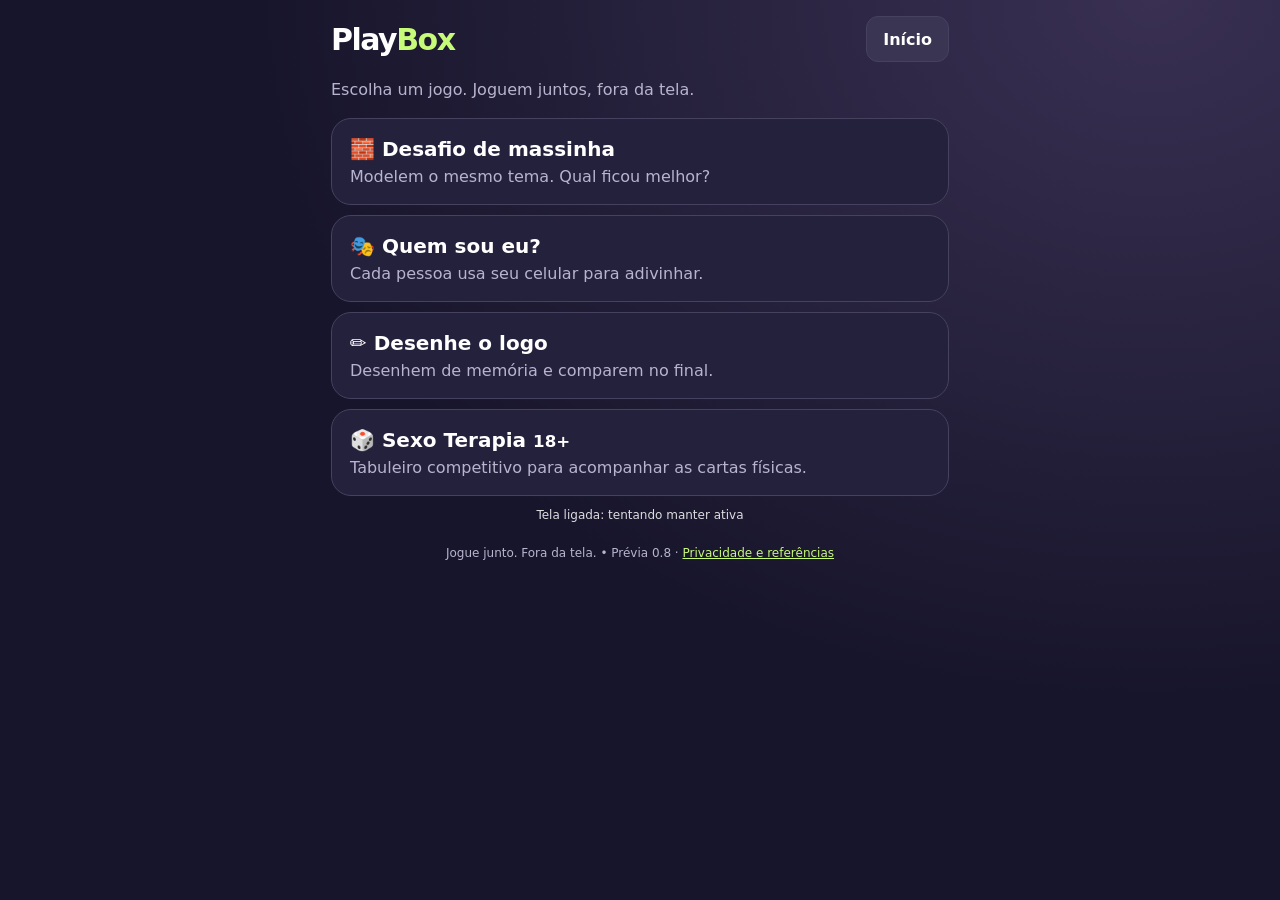
==== docs/playbox/index.html @ 19bbc2af "chore: update PlayBox links to v0.8" ====
<!doctype html>
<html lang="pt-BR"><head><meta charset="utf-8"><meta name="viewport" content="width=device-width,initial-scale=1,viewport-fit=cover"><meta name="referrer" content="no-referrer"><meta name="robots" content="noindex, nofollow"><meta name="theme-color" content="#17152b"><title>PlayBox — jogos juntos</title>
<style>
:root{color-scheme:dark;--bg:#17152b;--card:#24213c;--muted:#b8b4cf;--accent:#c7fa78;--pink:#ffb7d5;--border:#45415f}*{box-sizing:border-box}body{margin:0;background:radial-gradient(ellipse at 90% 0,#393052 0,transparent 55%),var(--bg);color:#fff;font:16px system-ui,sans-serif;min-height:100dvh}main{max-width:650px;margin:auto;padding:22px 16px 44px}header{display:flex;align-items:center;justify-content:space-between;margin-bottom:24px}h1{font-size:30px;margin:0;letter-spacing:-1.5px}h1 span{color:var(--accent)}h2{font-size:26px;line-height:1.15;margin:8px 0}p{line-height:1.5;color:var(--muted)}.card{border:1px solid var(--border);background:var(--card);border-radius:22px;padding:20px;margin:12px 0}.game{display:block;width:100%;text-align:left;color:white;background:var(--card);border:1px solid var(--border);padding:18px;border-radius:20px;margin:10px 0}.game strong{font-size:20px}.game span{display:block;margin:6px 0 0;color:var(--muted);font-weight:400}.tag{color:var(--accent);font-size:12px;font-weight:bold;letter-spacing:1.2px;text-transform:uppercase}button,input,select{font:inherit;border-radius:12px;min-height:46px}button{cursor:pointer;border:0;font-weight:700;padding:12px 16px;background:var(--accent);color:#181b16}button.secondary{background:#393552;color:white;border:1px solid var(--border)}button:disabled{opacity:.45;cursor:default}button:focus-visible,input:focus-visible,select:focus-visible{outline:3px solid var(--pink);outline-offset:3px}input,select{background:#17152b;color:#fff;border:1px solid var(--border);padding:10px;width:100%;margin:5px 0 12px}label{display:block;font-size:14px;color:var(--muted)}.row{display:flex;gap:8px;flex-wrap:wrap}.row>*{flex:1}.full{width:100%;margin-top:10px}.score{display:grid;grid-template-columns:repeat(auto-fit,minmax(95px,1fr));gap:8px}.score div{padding:10px;background:#302c49;border-radius:12px;overflow-wrap:anywhere}.score b{display:block;font-size:24px;color:var(--accent)}.center{text-align:center}.timer{font-size:52px;font-weight:850;font-variant-numeric:tabular-nums;letter-spacing:-2px;margin:12px}.reference{background:#fff;color:#111;border-radius:18px;min-height:150px;display:grid;place-items:center;padding:18px;margin:12px 0}.reference img{width:150px;height:150px;object-fit:contain}.emoji{font-size:100px;line-height:1.3}.secret{font-size:48px;overflow-wrap:anywhere}.muted{color:var(--muted)}.notice{color:var(--pink);font-weight:650}.small{font-size:13px}.top{display:flex;justify-content:space-between;align-items:center;gap:10px}.sr{position:absolute;left:-10000px}footer{font-size:12px;color:var(--muted);text-align:center;margin-top:24px}a{color:var(--accent)}[hidden]{display:none!important}

main{padding-top:max(16px,env(safe-area-inset-top));padding-bottom:max(36px,env(safe-area-inset-bottom))}header{margin-bottom:12px}.card{padding:16px;border-radius:20px}.formgroup{margin:18px 0}.name-row{display:flex;gap:8px;align-items:center}.name-row input{flex:1;min-width:0;margin:6px 0}.remove{flex:0 0 46px;padding:0;font-size:24px}.stepper{display:flex;align-items:center;gap:10px;margin:8px 0 16px}.stepper button{flex:0 0 54px;height:52px;font-size:26px;padding:0}.stepper strong{flex:1;text-align:center;font-size:22px;font-variant-numeric:tabular-nums}.timer-control{display:flex;align-items:center;justify-content:space-between;margin:8px 0 14px;padding:10px 0;border-top:1px solid var(--border);border-bottom:1px solid var(--border)}.toggle{appearance:none;width:52px;height:30px;min-height:30px;margin:0;padding:0;position:relative;background:#57536b;border-radius:30px;flex:none}.toggle:before{content:"";position:absolute;left:4px;top:4px;width:20px;height:20px;background:#fff;border-radius:50%;transition:transform .15s}.toggle:checked{background:var(--accent)}.toggle:checked:before{transform:translateX(22px);background:#17152b}.reference{min-height:120px;overflow:hidden}.reference img{width:min(100%,260px);height:200px;object-fit:contain}.reference p{color:#38384a}.secret{font-size:clamp(32px,8vw,52px)}.timer{font-size:clamp(38px,12vw,62px)}.play-card .full{min-height:50px}.play-card .row button{min-width:110px;overflow-wrap:anywhere}input,select{font-size:16px}summary{cursor:pointer;padding:6px 0}@media(max-width:380px){main{padding-left:10px;padding-right:10px}.card{padding:13px}.top{align-items:flex-start}.tag{font-size:11px}.small{font-size:12px}}
.series{font-size:17px;color:var(--muted);margin:4px 0 12px;font-weight:500;line-height:1.35}
</style></head><body><main><header><h1>Play<span>Box</span></h1><button class="secondary" id="home">Início</button></header><div id="app"></div><footer>Jogue junto. Fora da tela. • Prévia 0.8 · <a href="privacy.html">Privacidade e referências</a></footer></main><script src="catalog.js?v=8"></script><script src="app.js?v=8"></script><script src="wake.js?v=8"></script></body></html>
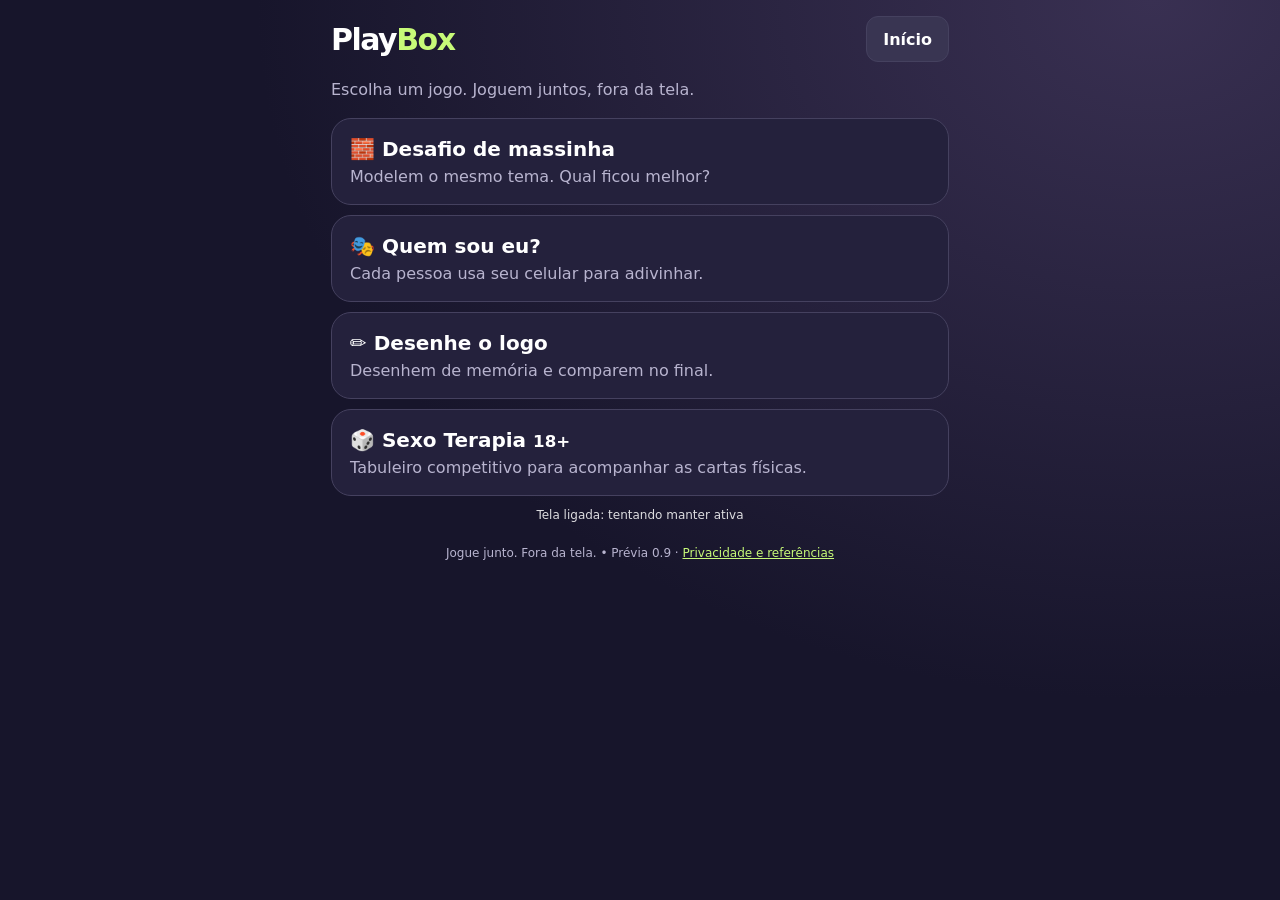
==== commit 9c20cd44: "chore: link PlayBox v0.9" ====
--- a/docs/playbox/index.html
+++ b/docs/playbox/index.html
@@ -5,4 +5,4 @@
 
 main{padding-top:max(16px,env(safe-area-inset-top));padding-bottom:max(36px,env(safe-area-inset-bottom))}header{margin-bottom:12px}.card{padding:16px;border-radius:20px}.formgroup{margin:18px 0}.name-row{display:flex;gap:8px;align-items:center}.name-row input{flex:1;min-width:0;margin:6px 0}.remove{flex:0 0 46px;padding:0;font-size:24px}.stepper{display:flex;align-items:center;gap:10px;margin:8px 0 16px}.stepper button{flex:0 0 54px;height:52px;font-size:26px;padding:0}.stepper strong{flex:1;text-align:center;font-size:22px;font-variant-numeric:tabular-nums}.timer-control{display:flex;align-items:center;justify-content:space-between;margin:8px 0 14px;padding:10px 0;border-top:1px solid var(--border);border-bottom:1px solid var(--border)}.toggle{appearance:none;width:52px;height:30px;min-height:30px;margin:0;padding:0;position:relative;background:#57536b;border-radius:30px;flex:none}.toggle:before{content:"";position:absolute;left:4px;top:4px;width:20px;height:20px;background:#fff;border-radius:50%;transition:transform .15s}.toggle:checked{background:var(--accent)}.toggle:checked:before{transform:translateX(22px);background:#17152b}.reference{min-height:120px;overflow:hidden}.reference img{width:min(100%,260px);height:200px;object-fit:contain}.reference p{color:#38384a}.secret{font-size:clamp(32px,8vw,52px)}.timer{font-size:clamp(38px,12vw,62px)}.play-card .full{min-height:50px}.play-card .row button{min-width:110px;overflow-wrap:anywhere}input,select{font-size:16px}summary{cursor:pointer;padding:6px 0}@media(max-width:380px){main{padding-left:10px;padding-right:10px}.card{padding:13px}.top{align-items:flex-start}.tag{font-size:11px}.small{font-size:12px}}
 .series{font-size:17px;color:var(--muted);margin:4px 0 12px;font-weight:500;line-height:1.35}
-</style></head><body><main><header><h1>Play<span>Box</span></h1><button class="secondary" id="home">Início</button></header><div id="app"></div><footer>Jogue junto. Fora da tela. • Prévia 0.8 · <a href="privacy.html">Privacidade e referências</a></footer></main><script src="catalog.js?v=8"></script><script src="app.js?v=8"></script><script src="wake.js?v=8"></script></body></html>+</style></head><body><main><header><h1>Play<span>Box</span></h1><button class="secondary" id="home">Início</button></header><div id="app"></div><footer>Jogue junto. Fora da tela. • Prévia 0.9 · <a href="privacy.html">Privacidade e referências</a></footer></main><script src="catalog.js?v=9"></script><script src="app.js?v=9"></script><script src="wake.js?v=9"></script></body></html>
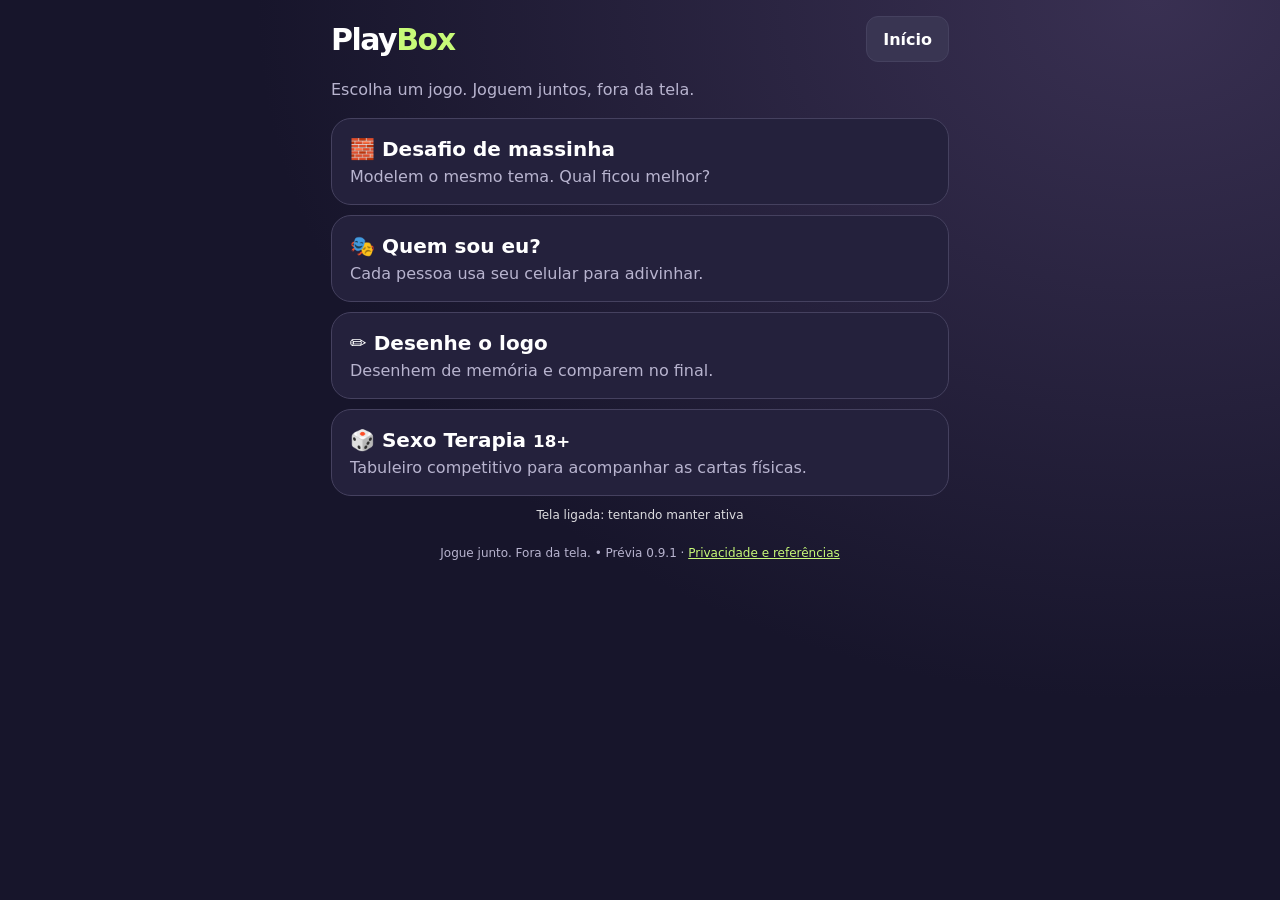
==== commit 18a756b9: "chore: refresh PlayBox 0.9.1 cache keys" ====
--- a/docs/playbox/index.html
+++ b/docs/playbox/index.html
@@ -5,4 +5,4 @@
 
 main{padding-top:max(16px,env(safe-area-inset-top));padding-bottom:max(36px,env(safe-area-inset-bottom))}header{margin-bottom:12px}.card{padding:16px;border-radius:20px}.formgroup{margin:18px 0}.name-row{display:flex;gap:8px;align-items:center}.name-row input{flex:1;min-width:0;margin:6px 0}.remove{flex:0 0 46px;padding:0;font-size:24px}.stepper{display:flex;align-items:center;gap:10px;margin:8px 0 16px}.stepper button{flex:0 0 54px;height:52px;font-size:26px;padding:0}.stepper strong{flex:1;text-align:center;font-size:22px;font-variant-numeric:tabular-nums}.timer-control{display:flex;align-items:center;justify-content:space-between;margin:8px 0 14px;padding:10px 0;border-top:1px solid var(--border);border-bottom:1px solid var(--border)}.toggle{appearance:none;width:52px;height:30px;min-height:30px;margin:0;padding:0;position:relative;background:#57536b;border-radius:30px;flex:none}.toggle:before{content:"";position:absolute;left:4px;top:4px;width:20px;height:20px;background:#fff;border-radius:50%;transition:transform .15s}.toggle:checked{background:var(--accent)}.toggle:checked:before{transform:translateX(22px);background:#17152b}.reference{min-height:120px;overflow:hidden}.reference img{width:min(100%,260px);height:200px;object-fit:contain}.reference p{color:#38384a}.secret{font-size:clamp(32px,8vw,52px)}.timer{font-size:clamp(38px,12vw,62px)}.play-card .full{min-height:50px}.play-card .row button{min-width:110px;overflow-wrap:anywhere}input,select{font-size:16px}summary{cursor:pointer;padding:6px 0}@media(max-width:380px){main{padding-left:10px;padding-right:10px}.card{padding:13px}.top{align-items:flex-start}.tag{font-size:11px}.small{font-size:12px}}
 .series{font-size:17px;color:var(--muted);margin:4px 0 12px;font-weight:500;line-height:1.35}
-</style></head><body><main><header><h1>Play<span>Box</span></h1><button class="secondary" id="home">Início</button></header><div id="app"></div><footer>Jogue junto. Fora da tela. • Prévia 0.9 · <a href="privacy.html">Privacidade e referências</a></footer></main><script src="catalog.js?v=9"></script><script src="app.js?v=9"></script><script src="wake.js?v=9"></script></body></html>+</style></head><body><main><header><h1>Play<span>Box</span></h1><button class="secondary" id="home">Início</button></header><div id="app"></div><footer>Jogue junto. Fora da tela. • Prévia 0.9.1 · <a href="privacy.html">Privacidade e referências</a></footer></main><script src="catalog.js?v=9.1"></script><script src="app.js?v=9.1"></script><script src="wake.js?v=9.1"></script></body></html>
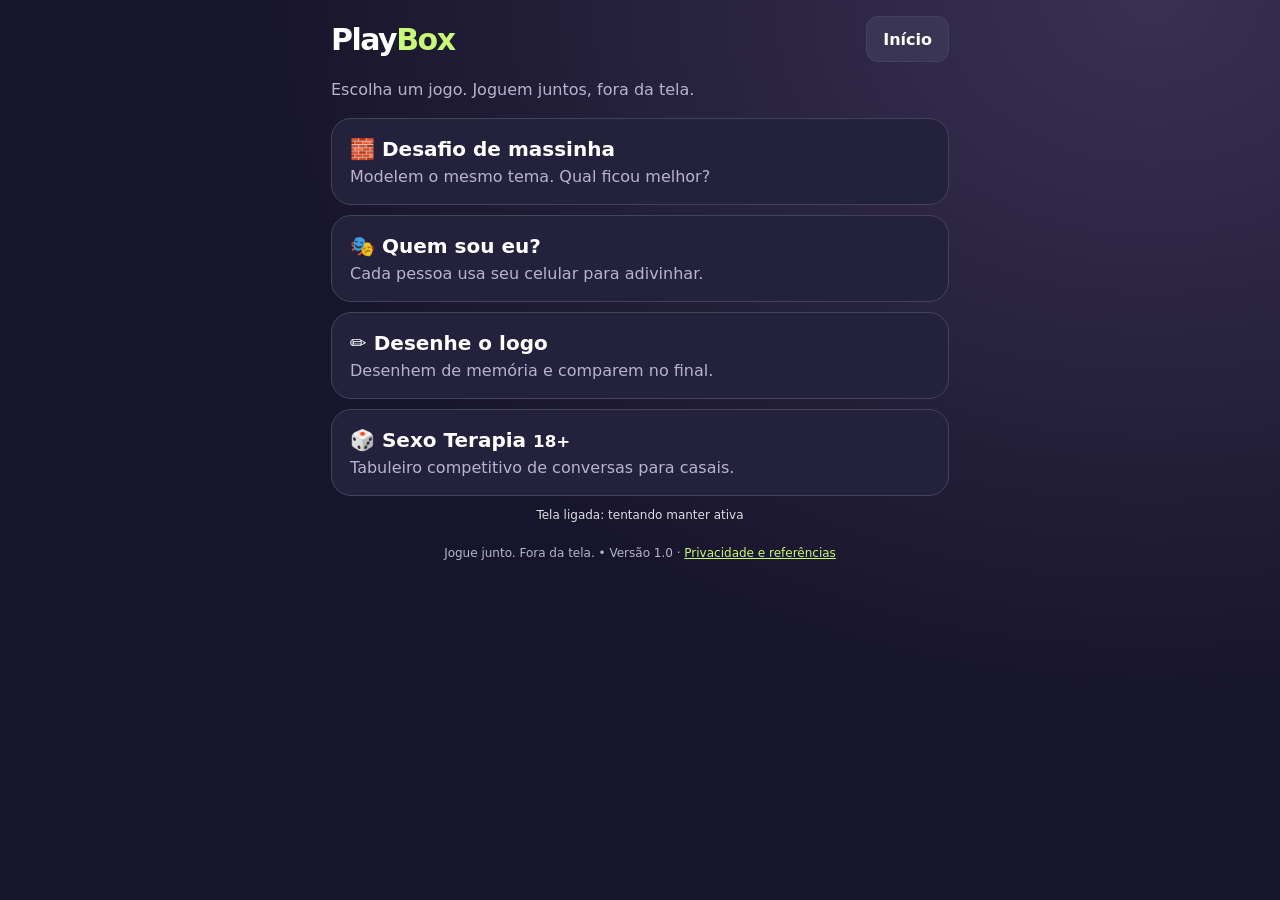
==== commit 04c943ca: "chore: link conversation version 1.0" ====
--- a/docs/playbox/index.html
+++ b/docs/playbox/index.html
@@ -5,4 +5,4 @@
 
 main{padding-top:max(16px,env(safe-area-inset-top));padding-bottom:max(36px,env(safe-area-inset-bottom))}header{margin-bottom:12px}.card{padding:16px;border-radius:20px}.formgroup{margin:18px 0}.name-row{display:flex;gap:8px;align-items:center}.name-row input{flex:1;min-width:0;margin:6px 0}.remove{flex:0 0 46px;padding:0;font-size:24px}.stepper{display:flex;align-items:center;gap:10px;margin:8px 0 16px}.stepper button{flex:0 0 54px;height:52px;font-size:26px;padding:0}.stepper strong{flex:1;text-align:center;font-size:22px;font-variant-numeric:tabular-nums}.timer-control{display:flex;align-items:center;justify-content:space-between;margin:8px 0 14px;padding:10px 0;border-top:1px solid var(--border);border-bottom:1px solid var(--border)}.toggle{appearance:none;width:52px;height:30px;min-height:30px;margin:0;padding:0;position:relative;background:#57536b;border-radius:30px;flex:none}.toggle:before{content:"";position:absolute;left:4px;top:4px;width:20px;height:20px;background:#fff;border-radius:50%;transition:transform .15s}.toggle:checked{background:var(--accent)}.toggle:checked:before{transform:translateX(22px);background:#17152b}.reference{min-height:120px;overflow:hidden}.reference img{width:min(100%,260px);height:200px;object-fit:contain}.reference p{color:#38384a}.secret{font-size:clamp(32px,8vw,52px)}.timer{font-size:clamp(38px,12vw,62px)}.play-card .full{min-height:50px}.play-card .row button{min-width:110px;overflow-wrap:anywhere}input,select{font-size:16px}summary{cursor:pointer;padding:6px 0}@media(max-width:380px){main{padding-left:10px;padding-right:10px}.card{padding:13px}.top{align-items:flex-start}.tag{font-size:11px}.small{font-size:12px}}
 .series{font-size:17px;color:var(--muted);margin:4px 0 12px;font-weight:500;line-height:1.35}
-</style></head><body><main><header><h1>Play<span>Box</span></h1><button class="secondary" id="home">Início</button></header><div id="app"></div><footer>Jogue junto. Fora da tela. • Prévia 0.9.1 · <a href="privacy.html">Privacidade e referências</a></footer></main><script src="catalog.js?v=9.1"></script><script src="app.js?v=9.1"></script><script src="wake.js?v=9.1"></script></body></html>+</style></head><body><main><header><h1>Play<span>Box</span></h1><button class="secondary" id="home">Início</button></header><div id="app"></div><footer>Jogue junto. Fora da tela. • Versão 1.0 · <a href="privacy.html">Privacidade e referências</a></footer></main><script src="catalog.js?v=10"></script><script src="app.js?v=10"></script><script src="wake.js?v=10"></script></body></html>
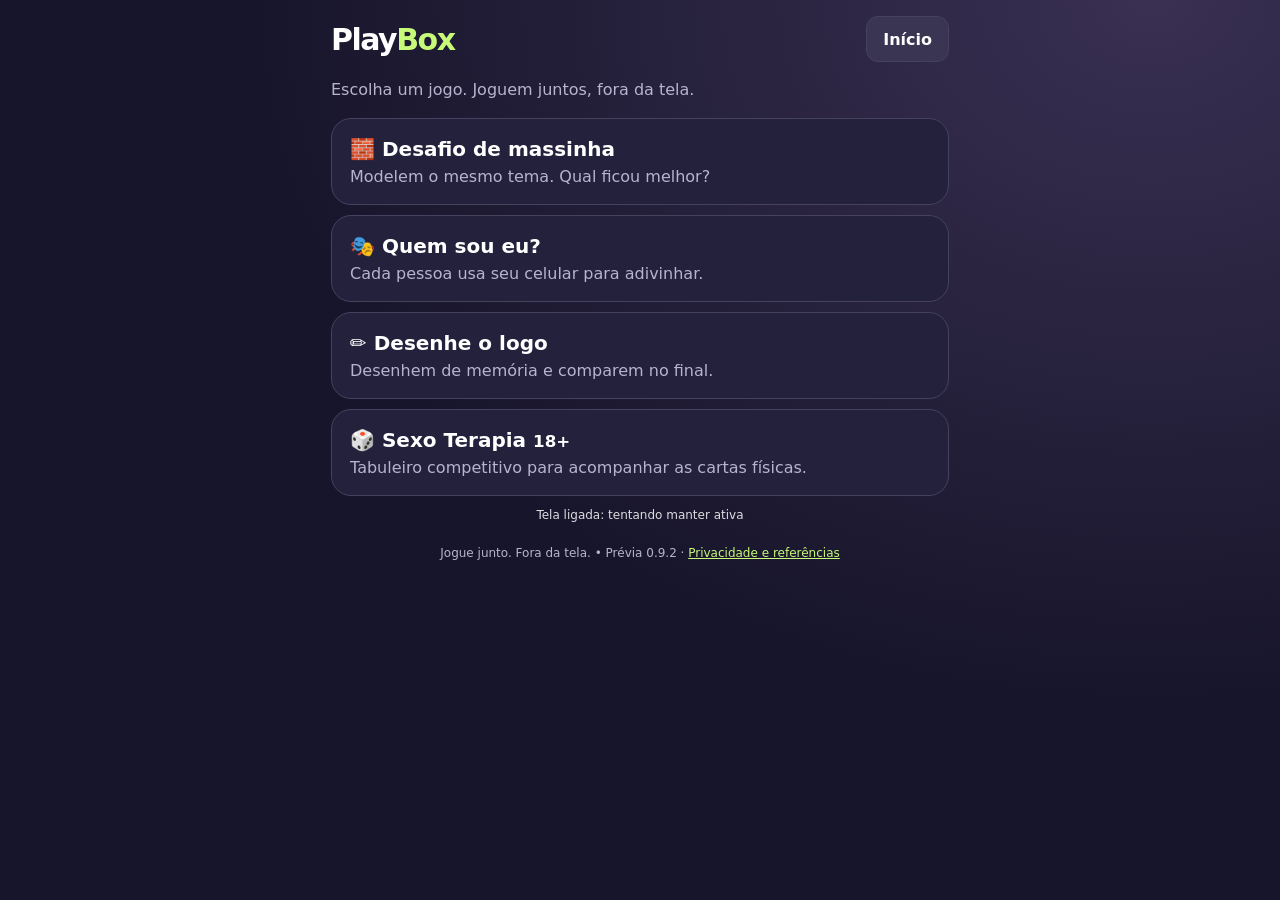
==== commit 39baade3: "chore: refresh PlayBox 0.9.2 cache keys" ====
--- a/docs/playbox/index.html
+++ b/docs/playbox/index.html
@@ -5,4 +5,4 @@
 
 main{padding-top:max(16px,env(safe-area-inset-top));padding-bottom:max(36px,env(safe-area-inset-bottom))}header{margin-bottom:12px}.card{padding:16px;border-radius:20px}.formgroup{margin:18px 0}.name-row{display:flex;gap:8px;align-items:center}.name-row input{flex:1;min-width:0;margin:6px 0}.remove{flex:0 0 46px;padding:0;font-size:24px}.stepper{display:flex;align-items:center;gap:10px;margin:8px 0 16px}.stepper button{flex:0 0 54px;height:52px;font-size:26px;padding:0}.stepper strong{flex:1;text-align:center;font-size:22px;font-variant-numeric:tabular-nums}.timer-control{display:flex;align-items:center;justify-content:space-between;margin:8px 0 14px;padding:10px 0;border-top:1px solid var(--border);border-bottom:1px solid var(--border)}.toggle{appearance:none;width:52px;height:30px;min-height:30px;margin:0;padding:0;position:relative;background:#57536b;border-radius:30px;flex:none}.toggle:before{content:"";position:absolute;left:4px;top:4px;width:20px;height:20px;background:#fff;border-radius:50%;transition:transform .15s}.toggle:checked{background:var(--accent)}.toggle:checked:before{transform:translateX(22px);background:#17152b}.reference{min-height:120px;overflow:hidden}.reference img{width:min(100%,260px);height:200px;object-fit:contain}.reference p{color:#38384a}.secret{font-size:clamp(32px,8vw,52px)}.timer{font-size:clamp(38px,12vw,62px)}.play-card .full{min-height:50px}.play-card .row button{min-width:110px;overflow-wrap:anywhere}input,select{font-size:16px}summary{cursor:pointer;padding:6px 0}@media(max-width:380px){main{padding-left:10px;padding-right:10px}.card{padding:13px}.top{align-items:flex-start}.tag{font-size:11px}.small{font-size:12px}}
 .series{font-size:17px;color:var(--muted);margin:4px 0 12px;font-weight:500;line-height:1.35}
-</style></head><body><main><header><h1>Play<span>Box</span></h1><button class="secondary" id="home">Início</button></header><div id="app"></div><footer>Jogue junto. Fora da tela. • Versão 1.0 · <a href="privacy.html">Privacidade e referências</a></footer></main><script src="catalog.js?v=10"></script><script src="app.js?v=10"></script><script src="wake.js?v=10"></script></body></html>+</style></head><body><main><header><h1>Play<span>Box</span></h1><button class="secondary" id="home">Início</button></header><div id="app"></div><footer>Jogue junto. Fora da tela. • Prévia 0.9.2 · <a href="privacy.html">Privacidade e referências</a></footer></main><script src="catalog.js?v=9.2"></script><script src="app.js?v=9.2"></script><script src="wake.js?v=9.2"></script></body></html>
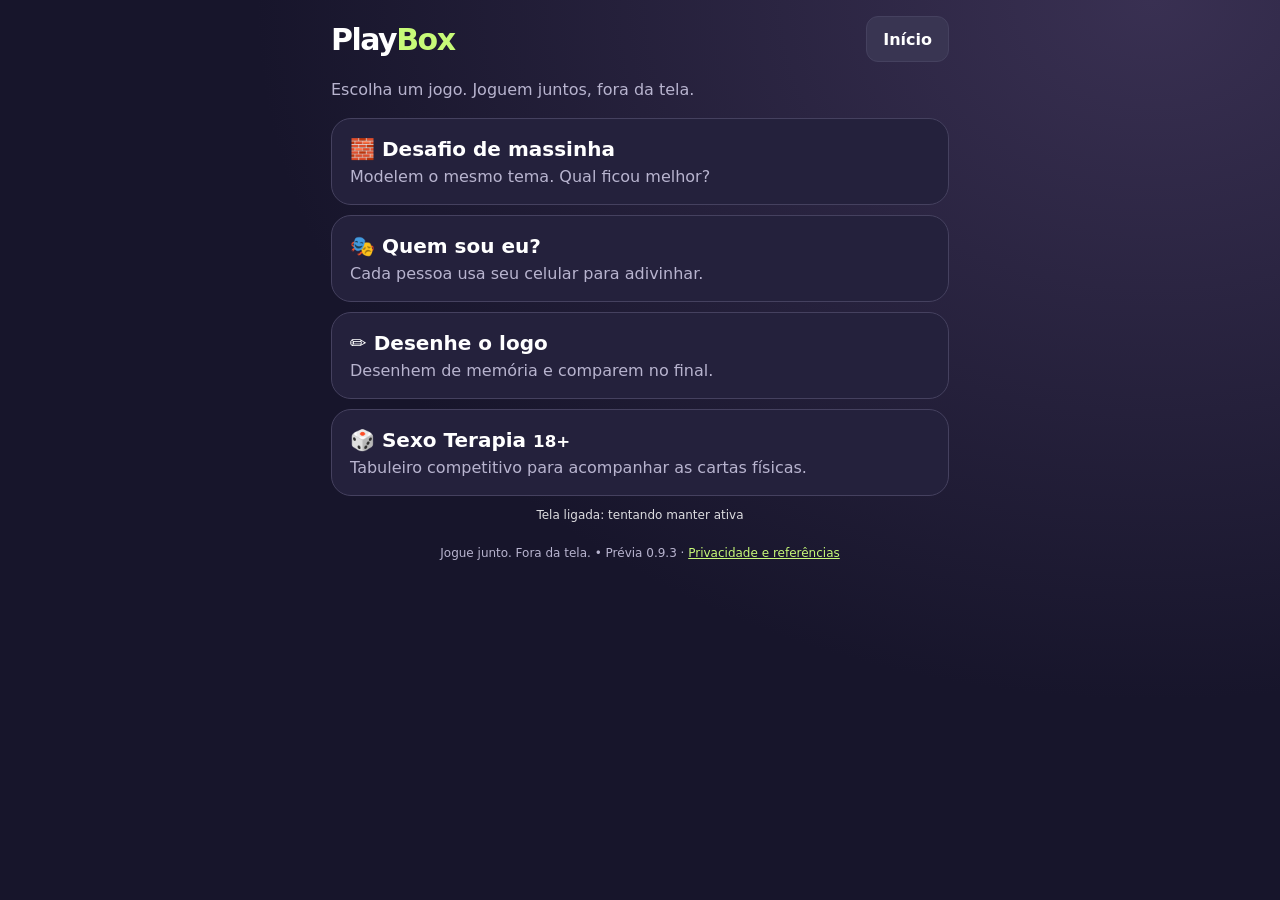
==== commit 4ee4ec86: "chore: link PlayBox v0.9.3" ====
--- a/docs/playbox/index.html
+++ b/docs/playbox/index.html
@@ -5,4 +5,4 @@
 
 main{padding-top:max(16px,env(safe-area-inset-top));padding-bottom:max(36px,env(safe-area-inset-bottom))}header{margin-bottom:12px}.card{padding:16px;border-radius:20px}.formgroup{margin:18px 0}.name-row{display:flex;gap:8px;align-items:center}.name-row input{flex:1;min-width:0;margin:6px 0}.remove{flex:0 0 46px;padding:0;font-size:24px}.stepper{display:flex;align-items:center;gap:10px;margin:8px 0 16px}.stepper button{flex:0 0 54px;height:52px;font-size:26px;padding:0}.stepper strong{flex:1;text-align:center;font-size:22px;font-variant-numeric:tabular-nums}.timer-control{display:flex;align-items:center;justify-content:space-between;margin:8px 0 14px;padding:10px 0;border-top:1px solid var(--border);border-bottom:1px solid var(--border)}.toggle{appearance:none;width:52px;height:30px;min-height:30px;margin:0;padding:0;position:relative;background:#57536b;border-radius:30px;flex:none}.toggle:before{content:"";position:absolute;left:4px;top:4px;width:20px;height:20px;background:#fff;border-radius:50%;transition:transform .15s}.toggle:checked{background:var(--accent)}.toggle:checked:before{transform:translateX(22px);background:#17152b}.reference{min-height:120px;overflow:hidden}.reference img{width:min(100%,260px);height:200px;object-fit:contain}.reference p{color:#38384a}.secret{font-size:clamp(32px,8vw,52px)}.timer{font-size:clamp(38px,12vw,62px)}.play-card .full{min-height:50px}.play-card .row button{min-width:110px;overflow-wrap:anywhere}input,select{font-size:16px}summary{cursor:pointer;padding:6px 0}@media(max-width:380px){main{padding-left:10px;padding-right:10px}.card{padding:13px}.top{align-items:flex-start}.tag{font-size:11px}.small{font-size:12px}}
 .series{font-size:17px;color:var(--muted);margin:4px 0 12px;font-weight:500;line-height:1.35}
-</style></head><body><main><header><h1>Play<span>Box</span></h1><button class="secondary" id="home">Início</button></header><div id="app"></div><footer>Jogue junto. Fora da tela. • Prévia 0.9.2 · <a href="privacy.html">Privacidade e referências</a></footer></main><script src="catalog.js?v=9.2"></script><script src="app.js?v=9.2"></script><script src="wake.js?v=9.2"></script></body></html>+</style></head><body><main><header><h1>Play<span>Box</span></h1><button class="secondary" id="home">Início</button></header><div id="app"></div><footer>Jogue junto. Fora da tela. • Prévia 0.9.3 · <a href="privacy.html">Privacidade e referências</a></footer></main><script src="catalog.js?v=9.3"></script><script src="app.js?v=9.3"></script><script src="wake.js?v=9.3"></script></body></html>
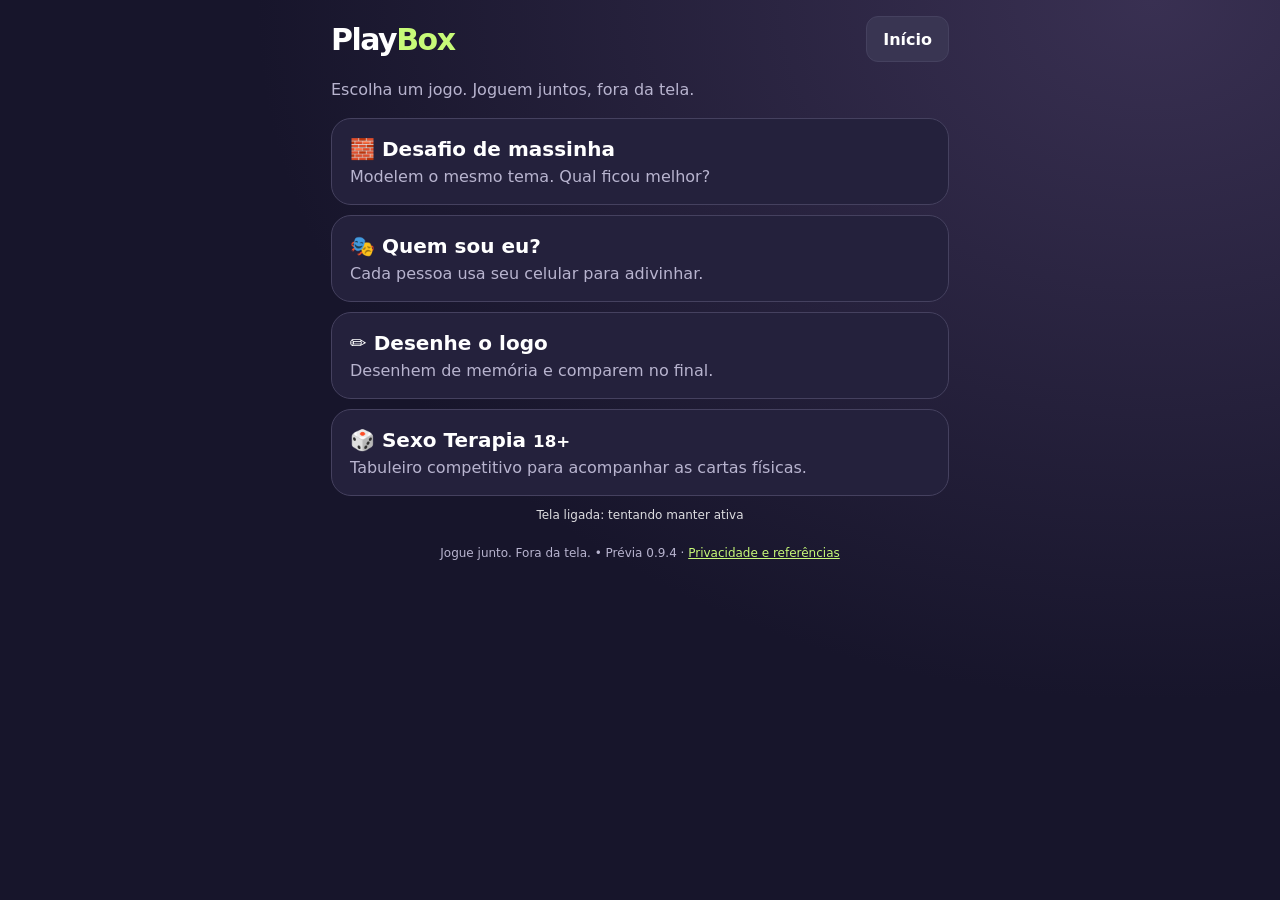
==== commit 6aa9fead: "chore: refresh v0.9.4 cache keys" ====
--- a/docs/playbox/index.html
+++ b/docs/playbox/index.html
@@ -5,4 +5,4 @@
 
 main{padding-top:max(16px,env(safe-area-inset-top));padding-bottom:max(36px,env(safe-area-inset-bottom))}header{margin-bottom:12px}.card{padding:16px;border-radius:20px}.formgroup{margin:18px 0}.name-row{display:flex;gap:8px;align-items:center}.name-row input{flex:1;min-width:0;margin:6px 0}.remove{flex:0 0 46px;padding:0;font-size:24px}.stepper{display:flex;align-items:center;gap:10px;margin:8px 0 16px}.stepper button{flex:0 0 54px;height:52px;font-size:26px;padding:0}.stepper strong{flex:1;text-align:center;font-size:22px;font-variant-numeric:tabular-nums}.timer-control{display:flex;align-items:center;justify-content:space-between;margin:8px 0 14px;padding:10px 0;border-top:1px solid var(--border);border-bottom:1px solid var(--border)}.toggle{appearance:none;width:52px;height:30px;min-height:30px;margin:0;padding:0;position:relative;background:#57536b;border-radius:30px;flex:none}.toggle:before{content:"";position:absolute;left:4px;top:4px;width:20px;height:20px;background:#fff;border-radius:50%;transition:transform .15s}.toggle:checked{background:var(--accent)}.toggle:checked:before{transform:translateX(22px);background:#17152b}.reference{min-height:120px;overflow:hidden}.reference img{width:min(100%,260px);height:200px;object-fit:contain}.reference p{color:#38384a}.secret{font-size:clamp(32px,8vw,52px)}.timer{font-size:clamp(38px,12vw,62px)}.play-card .full{min-height:50px}.play-card .row button{min-width:110px;overflow-wrap:anywhere}input,select{font-size:16px}summary{cursor:pointer;padding:6px 0}@media(max-width:380px){main{padding-left:10px;padding-right:10px}.card{padding:13px}.top{align-items:flex-start}.tag{font-size:11px}.small{font-size:12px}}
 .series{font-size:17px;color:var(--muted);margin:4px 0 12px;font-weight:500;line-height:1.35}
-</style></head><body><main><header><h1>Play<span>Box</span></h1><button class="secondary" id="home">Início</button></header><div id="app"></div><footer>Jogue junto. Fora da tela. • Prévia 0.9.3 · <a href="privacy.html">Privacidade e referências</a></footer></main><script src="catalog.js?v=9.3"></script><script src="app.js?v=9.3"></script><script src="wake.js?v=9.3"></script></body></html>+</style></head><body><main><header><h1>Play<span>Box</span></h1><button class="secondary" id="home">Início</button></header><div id="app"></div><footer>Jogue junto. Fora da tela. • Prévia 0.9.4 · <a href="privacy.html">Privacidade e referências</a></footer></main><script src="catalog.js?v=9.4"></script><script src="app.js?v=9.4"></script><script src="wake.js?v=9.4"></script></body></html>
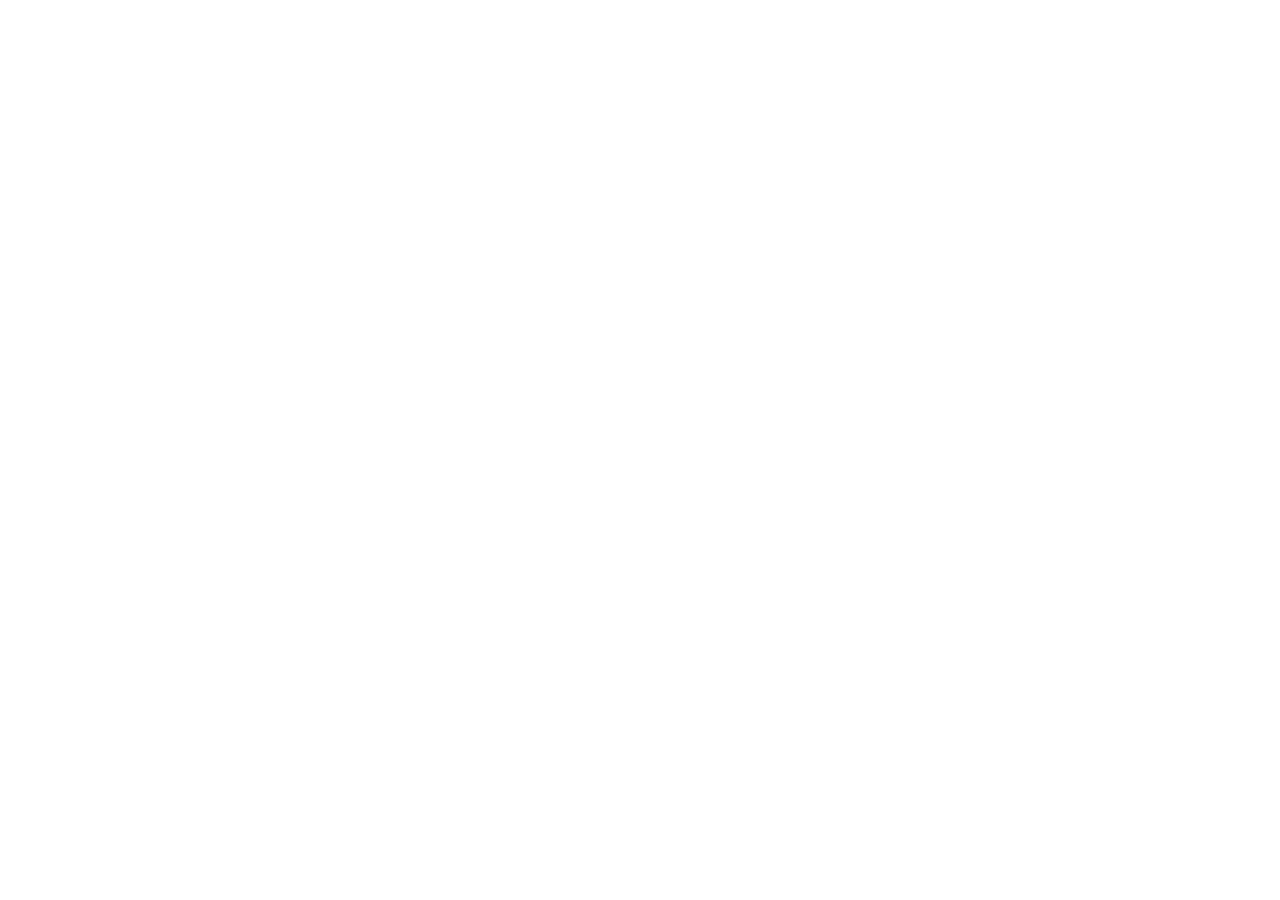
==== commit ce500f6e: "Redirect legacy PlayBox URL to independent site" ====
--- a/docs/playbox/index.html
+++ b/docs/playbox/index.html
@@ -1,8 +1 @@
-<!doctype html>
-<html lang="pt-BR"><head><meta charset="utf-8"><meta name="viewport" content="width=device-width,initial-scale=1,viewport-fit=cover"><meta name="referrer" content="no-referrer"><meta name="robots" content="noindex, nofollow"><meta name="theme-color" content="#17152b"><title>PlayBox — jogos juntos</title>
-<style>
-:root{color-scheme:dark;--bg:#17152b;--card:#24213c;--muted:#b8b4cf;--accent:#c7fa78;--pink:#ffb7d5;--border:#45415f}*{box-sizing:border-box}body{margin:0;background:radial-gradient(ellipse at 90% 0,#393052 0,transparent 55%),var(--bg);color:#fff;font:16px system-ui,sans-serif;min-height:100dvh}main{max-width:650px;margin:auto;padding:22px 16px 44px}header{display:flex;align-items:center;justify-content:space-between;margin-bottom:24px}h1{font-size:30px;margin:0;letter-spacing:-1.5px}h1 span{color:var(--accent)}h2{font-size:26px;line-height:1.15;margin:8px 0}p{line-height:1.5;color:var(--muted)}.card{border:1px solid var(--border);background:var(--card);border-radius:22px;padding:20px;margin:12px 0}.game{display:block;width:100%;text-align:left;color:white;background:var(--card);border:1px solid var(--border);padding:18px;border-radius:20px;margin:10px 0}.game strong{font-size:20px}.game span{display:block;margin:6px 0 0;color:var(--muted);font-weight:400}.tag{color:var(--accent);font-size:12px;font-weight:bold;letter-spacing:1.2px;text-transform:uppercase}button,input,select{font:inherit;border-radius:12px;min-height:46px}button{cursor:pointer;border:0;font-weight:700;padding:12px 16px;background:var(--accent);color:#181b16}button.secondary{background:#393552;color:white;border:1px solid var(--border)}button:disabled{opacity:.45;cursor:default}button:focus-visible,input:focus-visible,select:focus-visible{outline:3px solid var(--pink);outline-offset:3px}input,select{background:#17152b;color:#fff;border:1px solid var(--border);padding:10px;width:100%;margin:5px 0 12px}label{display:block;font-size:14px;color:var(--muted)}.row{display:flex;gap:8px;flex-wrap:wrap}.row>*{flex:1}.full{width:100%;margin-top:10px}.score{display:grid;grid-template-columns:repeat(auto-fit,minmax(95px,1fr));gap:8px}.score div{padding:10px;background:#302c49;border-radius:12px;overflow-wrap:anywhere}.score b{display:block;font-size:24px;color:var(--accent)}.center{text-align:center}.timer{font-size:52px;font-weight:850;font-variant-numeric:tabular-nums;letter-spacing:-2px;margin:12px}.reference{background:#fff;color:#111;border-radius:18px;min-height:150px;display:grid;place-items:center;padding:18px;margin:12px 0}.reference img{width:150px;height:150px;object-fit:contain}.emoji{font-size:100px;line-height:1.3}.secret{font-size:48px;overflow-wrap:anywhere}.muted{color:var(--muted)}.notice{color:var(--pink);font-weight:650}.small{font-size:13px}.top{display:flex;justify-content:space-between;align-items:center;gap:10px}.sr{position:absolute;left:-10000px}footer{font-size:12px;color:var(--muted);text-align:center;margin-top:24px}a{color:var(--accent)}[hidden]{display:none!important}
-
-main{padding-top:max(16px,env(safe-area-inset-top));padding-bottom:max(36px,env(safe-area-inset-bottom))}header{margin-bottom:12px}.card{padding:16px;border-radius:20px}.formgroup{margin:18px 0}.name-row{display:flex;gap:8px;align-items:center}.name-row input{flex:1;min-width:0;margin:6px 0}.remove{flex:0 0 46px;padding:0;font-size:24px}.stepper{display:flex;align-items:center;gap:10px;margin:8px 0 16px}.stepper button{flex:0 0 54px;height:52px;font-size:26px;padding:0}.stepper strong{flex:1;text-align:center;font-size:22px;font-variant-numeric:tabular-nums}.timer-control{display:flex;align-items:center;justify-content:space-between;margin:8px 0 14px;padding:10px 0;border-top:1px solid var(--border);border-bottom:1px solid var(--border)}.toggle{appearance:none;width:52px;height:30px;min-height:30px;margin:0;padding:0;position:relative;background:#57536b;border-radius:30px;flex:none}.toggle:before{content:"";position:absolute;left:4px;top:4px;width:20px;height:20px;background:#fff;border-radius:50%;transition:transform .15s}.toggle:checked{background:var(--accent)}.toggle:checked:before{transform:translateX(22px);background:#17152b}.reference{min-height:120px;overflow:hidden}.reference img{width:min(100%,260px);height:200px;object-fit:contain}.reference p{color:#38384a}.secret{font-size:clamp(32px,8vw,52px)}.timer{font-size:clamp(38px,12vw,62px)}.play-card .full{min-height:50px}.play-card .row button{min-width:110px;overflow-wrap:anywhere}input,select{font-size:16px}summary{cursor:pointer;padding:6px 0}@media(max-width:380px){main{padding-left:10px;padding-right:10px}.card{padding:13px}.top{align-items:flex-start}.tag{font-size:11px}.small{font-size:12px}}
-.series{font-size:17px;color:var(--muted);margin:4px 0 12px;font-weight:500;line-height:1.35}
-</style></head><body><main><header><h1>Play<span>Box</span></h1><button class="secondary" id="home">Início</button></header><div id="app"></div><footer>Jogue junto. Fora da tela. • Prévia 0.9.4 · <a href="privacy.html">Privacidade e referências</a></footer></main><script src="catalog.js?v=9.4"></script><script src="app.js?v=9.4"></script><script src="wake.js?v=9.4"></script></body></html>+<!doctype html><html lang="pt-BR"><head><meta charset="utf-8"><meta name="viewport" content="width=device-width,initial-scale=1"><meta name="robots" content="noindex,nofollow"><meta http-equiv="refresh" content="0;url=https://andlopper.github.io/playbox/"><title>PlayBox mudou</title></head><body><p>O PlayBox mudou de endereço. <a href="https://andlopper.github.io/playbox/">Abra o PlayBox.</a></p></body></html>
